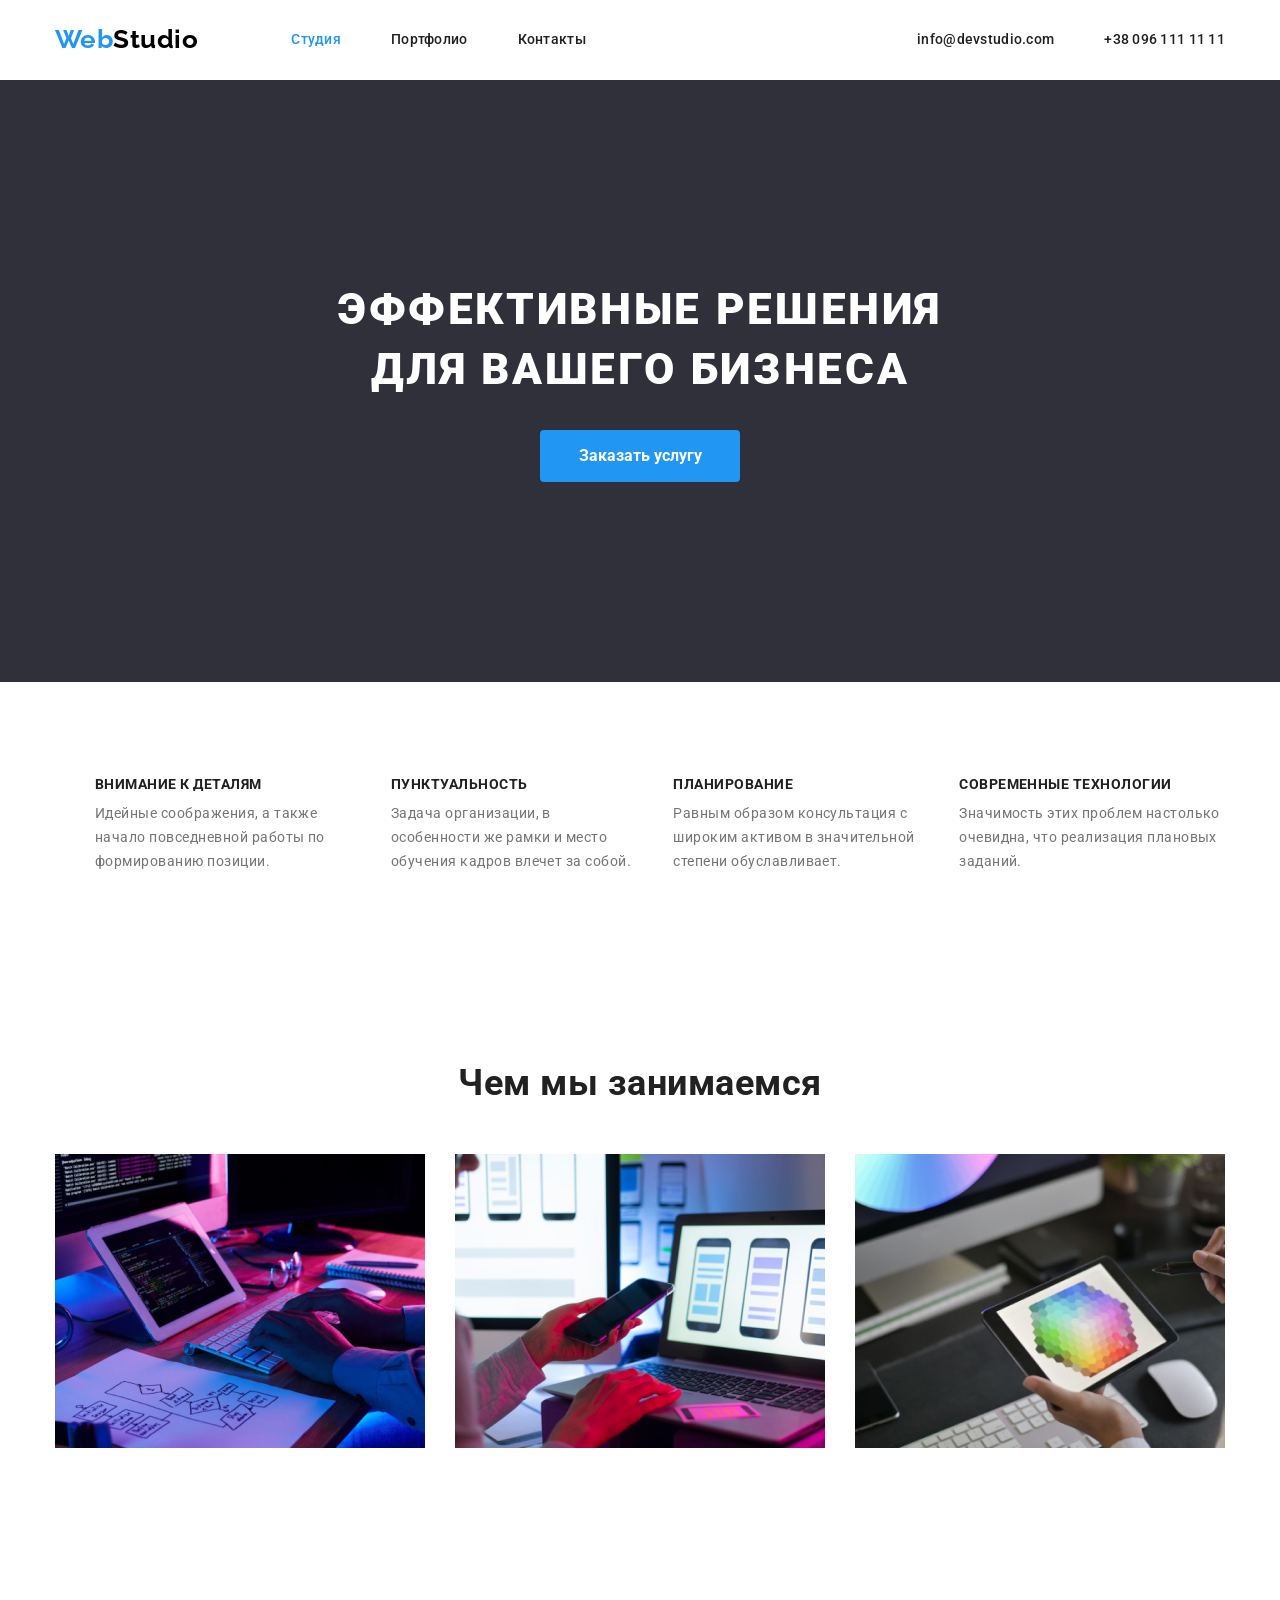
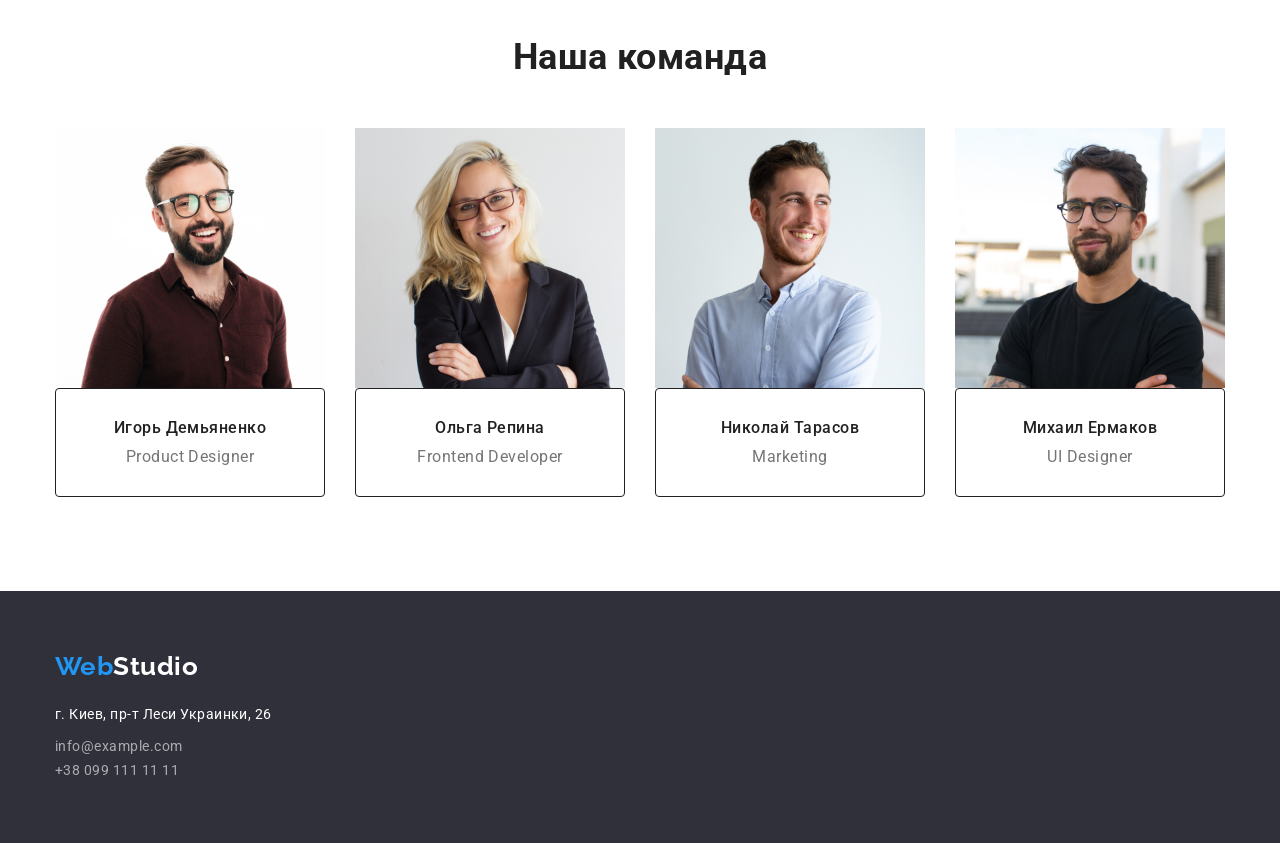
==== index.html @ f7a7f483 "create test" ====
<!DOCTYPE html>
<html lang="ru">
<head>
    <meta charset="UTF-8">
    <meta name="viewport" content="width=device-width, initial-scale=1.0">
    <title>WEbStudio</title>

    <link rel="preconnect" href="https://fonts.gstatic.com">
    <link href="https://fonts.googleapis.com/css2?family=Raleway:wght@700&family=Roboto:wght@400;500;700;900&display=swap"
        rel="stylesheet">
   
    
    <link rel="stylesheet" href="https://cdnjs.cloudflare.com/ajax/libs/modern-normalize/1.0.0/modern-normalize.min.css"
     integrity="sha512-ISS7cAi1PEhQ8jnbJpJZMd29NlhNj4AWYyLOSp2CE/CsHxTCu+r+t0D2yoJudVrd0/8fTVPUVDzY5Tvli75u/g==" crossorigin="anonymous">    
        
    <link rel="stylesheet" href="./css/main.css">
</head>
<body>
    <header class="page-header">
        <div class="container">
            <nav class="main-nav">
                <a href="./index.html" class="logo"> <span style="color: var(--title-text-color); ">Web</span>Studio</a>            
                <ul class="site-nav list">
                    <li class="item">
                        <a href="#" class="link current">Студия</a>
                    </li>
                    <li class="item">
                        <a href="./portfolio.html" class="link">Портфолио</a>
                    </li>
                    <li class="item">
                        <a href="#" class="link">Контакты</a>
                    </li>
                </ul>
            
            
                <ul class="contacts-nav list">
                    <li class="item">
                        <a href="mailto:info@devstudio.com" class="link">info@devstudio.com</a>                
                    </li>
                    <li class="item">
                        <a href="tel:+380961111111" class="link">+38 096 111 11 11</a>
                    </li>
                </ul>
           </nav>    
        </div>
    </header>
    <main>
        <section class="hero">
            <div class="container">
                <h1 class="hero-title">Эффективные решения <br> для вашего бизнеса</h1>
                <button class="button-primary">Заказать услугу</button>
            </div>
        </section>
        <section class="about">
            <div class="container">
                <h2 class="visually-hidden"> О нас </h2>
                    <ul class="about-card">
                        <li class="item">
                            <h3 class="about-a">Внимание к деталям</h3>
                            <p class="about-b">Идейные соображения, а также начало повседневной работы по формированию позиции.</p>
                        </li>
                        <li class="item">
                            <h3 class="about-a">Пунктуальность</h3>
                            <p class="about-b">Задача организации, в особенности же рамки и место обучения кадров влечет за собой.</p>
                        </li>
                        <li class="item">
                            <h3 class="about-a">Планирование</h3>
                            <p class="about-b">Равным образом консультация с широким активом в значительной степени обуславливает.</p>
                        </li>
                        <li class="item">
                            <h3 class="about-a">Современные технологии</h3>
                            <p class="about-b">Значимость этих проблем настолько очевидна, что реализация плановых заданий.</p>
                        </li>
                    </ul>
                
            </div>
        </section>
        <section class="what-doing">
            <div class="container">
                <h2 class = "what-doing-title" >Чем мы занимаемся</h2>
                <ul class="card-doing">
                    <li class="item"> <img src="./images/img1.jpg" alt="img" width="370" > </li>
                    <li class="item"> <img src="./images/img2.jpg" alt="img" width="370"> </li>
                    <li class="item"> <img src="./images/img3.jpg" alt="img" width="370"> </li>
                </ul>
            </div>
        </section>
        <section class="team">
            <div class="container">
                    <h2 class="team-title"> Наша команда</h2>
                <ul class="team-card">
                    <li class="item"> <img src="./images/igor.jpg" alt="img" width="270"> 
                        <div class="team-content">
                            <h3 class="name-card">Игорь Демьяненко</h3>
                            <p class="specialty">Product Designer</p>
                        </div>
                    </li>
                    <li class="item"> <img src="./images/olga.jpg" alt="img" width="270">
                        <div class="team-content">
                            <h3 class="name-card">Ольга Репина</h3>
                            <p class="specialty">Frontend Developer</p>
                        </div>
                    </li>
                    <li class="item"> <img src="./images/nick.jpg" alt="img" width="270">
                        <div class="team-content">
                            <h3 class="name-card">Николай Тарасов</h3>
                            <p class="specialty">Marketing</p>
                        </div>
                    </li>
                    <li class="item"> <img src="./images/michael.jpg" alt="img" width="270">
                        <div class="team-content">
                            <h3 class="name-card">Михаил Ермаков</h3>
                            <p class="specialty">UI Designer</p>
                        </div>
                    </li>
                </ul>
            </div>
        </section>
    </main>
    <footer class="page-footer">
        <div class="container">
                <h2 class="logof"><span style="color: var(--title-text-color);">Web</span>Studio</h2>
                <address class="adr">
                    <p class="cont-text">г. Киев, пр-т Леси Украинки, 26</p>
                    <ul class="contacts-navf">
                        <li>
                        <a href="mailto:info@example.com " class="link">info@example.com</a>
                        </li>
                        <li>
                        <a href="tel:+380991111111" class="link">+38 099 111 11 11</a>
                        </li>
                    </ul>
                </address>
       </div>
    </footer> 
</body>
</html>
---- css/main.css ----
:root {
  --primary-text-color: rgba(33, 33, 33, 1);
  --dop-text-color: rgba(117, 117, 117, 1);
  --title-text-color: rgba(33, 150, 243, 1);
  --hero-color: rgba(47, 48, 58, 1);
  --h-text-color: rgba(255, 255, 255, 1);
  --f-text-color: rgba(255, 255, 255, 0.6);
  --logo-color: rgba(0, 0, 0, 1);
  --button-color: rgba(245, 244, 250, 1);
  --card-border: rgba(238, 238, 238, 1);
}

ul {
  margin-top: 0px;
  margin-bottom: 0px;
  /* padding: 0px; */
  list-style-type: none;
}

body {
  background-color: var(--h-text-color);
  font-family: 'Roboto', sans-serif;
  color: var(--primary-text-color);
  letter-spacing: 0.03em;
}

img {
  display: block;
  max-width: 100%;
  height: auto;
}

.logo,
.logof {
  text-decoration: none;
  font-family: Raleway, sans-serif;
  font-weight: 700;
  font-size: 26px;
  line-height: 1.2;
  color: var(--logo-color);
}

/* Site nav */
.site-nav .link:hover,
.site-nav .link:focus,
.contacts-nav .link:hover,
.contacts-nav .link:focus {
  color: var(--title-text-color);
}

.site-nav .link.current {
  color: var(--title-text-color);
}

.list {
  padding: 0;
  margin: 0;
  list-style: none;
}

.site-nav .link,
.contacts-nav .link {
  text-decoration: none;
  font-weight: 500;
  font-size: 14px;
  line-height: 1.14;
  letter-spacing: 0.02em;
  color: var(--primary-text-color);
  display: block;
  padding-top: 32px;
  padding-bottom: 32px;
}

.main-nav {
  display: flex;
  align-items: center;
}

.site-nav,
.contacts-nav {
  display: flex;
}

.contacts-nav {
  margin-left: auto;
}

.site-nav .item:not(:last-child) {
  margin-right: 50px;
}

.site-nav {
  margin-left: 93px;
}

.contacts-nav .item + .item {
  margin-left: 50px;
}

/* section hero */
.hero {
  text-align: center;
  background-color: var(--hero-color);
}

.hero-title {
  margin-top: 0;
  margin-bottom: 30px;
  padding-top: 200px;
  color: var(--h-text-color);
  font-weight: 900;
  font-size: 44px;
  line-height: 1.36;
  letter-spacing: 0.06em;
  text-transform: uppercase;
}

.button-primary {
  display: inline-block;
  padding: 10px 32px;
  margin-bottom: 200px;
  min-width: 200px;
  border-radius: 4px;
  text-align: center;
  border: 1px solid transparent;

  font-family: inherit;
  font-weight: 700;
  font-size: 16px;
  line-height: 1.9;
  background-color: var(--title-text-color);
  color: var(--h-text-color);
}

/* section about */
.visually-hidden {
  position: absolute;
  width: 1px;
  height: 1px;
  margin: -1px;
  border: 0;
  padding: 0;

  white-space: nowrap;
  clip-path: inset(100%);
  clip: rect(0 0 0 0);
  overflow: hidden;
}

.about {
  padding-top: 94px;
  padding-bottom: 94px;
}

.about-card {
  display: flex;
}

.about-card .item {
  display: flex;
  flex-wrap: wrap;
  margin: 0;
  padding: 0;
}

.about-a {
  margin-top: 0;
  margin-bottom: 10px;
  font-weight: 700;
  font-size: 14px;
  text-transform: uppercase;
  line-height: 1.17;
  color: var(--primary-text-color);
}

.about-b {
  margin: 0;
  font-size: 14px;
  line-height: 1.7;
  color: var(--dop-text-color);
}

.about-card .item {
  margin-right: 30px;
}

.about-card .item:last-child {
  margin-right: 0px;
}

/* чем занимаемся */
.what-doing,
.team {
  margin-top: 0px;
  font-weight: 700;
  font-size: 36px;
  line-height: 1.17;
  color: var(--primary-text-color);
  text-align: center;
}

.what-doing {
  padding-top: 94px;
  padding-bottom: 94px;
}

.what-doing-title {
  font-weight: 700;
  font-size: 36px;
  margin-top: 0;
  margin-bottom: 50px;
}

.card-doing {
  display: flex;
  flex-wrap: wrap;
  min-width: 1170px;
  padding: 0;
}

.card-doing .item {
  margin-right: 30px;
  /* margin-bottom: 94px; */
}

.card-doing .item:last-child {
  margin-right: 0px;
}

/* наша команда */
.team {
  padding-top: 94px;
  padding-bottom: 94px;
}

.team-card {
  padding: 0;
  display: flex;
  flex-wrap: wrap;
  min-width: 1170px;
}

.team-title {
  font-weight: 700;
  font-size: 36px;
  margin-top: 0;
  margin-bottom: 50px;
}

.name-card {
  margin: 0px;
  margin-bottom: 10px;
  font-weight: 500;
  font-size: 16px;
  line-height: 1.17;
  color: var(--primary-text-color);
}

.specialty {
  margin: 0;
  font-weight: 400;
  font-size: 16px;
  line-height: 1.17;
  color: var(--dop-text-color);
}

.team-content {
  padding-top: 30px;
  padding-bottom: 30px;
  background: var(--h-text-color);
  border: 1px solid;
  border-radius: 4px;
  box-sizing: border-box;
}

.team-card .item {
  margin-right: 30px;
  /* border: 1px solid; */
  box-sizing: border-box;

  /* flex-basis: calc(100% / 3 - 30); */
}

.team-card .item:last-child {
  margin-right: 0;
}

/* section foot */
.page-footer {
  background-color: var(--hero-color);
}

.logof {
  margin: 0;
  padding-top: 60px;
  margin-bottom: 20px;
  color: var(--h-text-color);
  background-color: var(--hero-color);
}

.adr {
  font-style: normal;
  color: var(--h-text-color);
  font-weight: 400;
  font-size: 14px;
  line-height: 1.7;
}

.cont-text {
  margin: 0;
  margin-bottom: 9px;
}

.contacts-navf .link {
  margin-bottom: 9px;
  text-decoration: none;
  color: var(--f-text-color);
}

.contacts-navf {
  padding: 0;
  padding-bottom: 60px;
}

/* portfolio */

.buttonp,
.our-works {
  display: flex;
  flex-wrap: wrap;
}

.buttonp {
  padding-top: 94px;
  padding-bottom: 50px;
  justify-content: center;
}

.item-b {
  margin-right: 8px;
}

.item-b:last-child {
  margin-right: 0px;
}

.buttonp .button {
  display: block;
  padding: 6px 22px;
  border-radius: 4px;
}

.button {
  font-family: inherit;
  font-weight: 500;
  font-size: 16px;
  line-height: 1.6;
  color: var(--primary-text-color);
  letter-spacing: 0.03em;
  background-color: var(--button-color);
  text-align: center;
  border-color: transparent;
}

.buttonp .button:hover,
.buttonp .button:focus {
  color: var(--h-text-color);
  background-color: var(--title-text-color);
}

.our-works {
  padding: 0;
  padding-bottom: 94px;
}

/* Наши работы */
.card-content {
  padding: 20px 24px;
  background: var(--h-text-color);
  border: 1px solid var(--card-border);
  box-sizing: border-box;
}

.photo-work {
  margin-left: 30px;
  padding-bottom: 30px;
}

.photo-work:nth-child(3n + 1) {
  margin-left: 0px;
}

.heading-work {
  margin: 0;
  margin-bottom: 4px;
  font-family: inherit;
  font-weight: 700;
  font-size: 18px;
}

.description {
  margin: 0;
  font-family: inherit;
  font-size: 16px;
  color: var(--dop-text-color);
}

.container {
  margin-left: auto;
  margin-right: auto;
  width: 1200px;
  padding-left: 15px;
  padding-right: 15px;
  /* outline: 2px solid tomato; */
}

/* .section {
  padding-top: 94px;
  padding-bottom: 94px;
} */

.page-header {
  /* border-bottom: 1px solid tomato; */
}
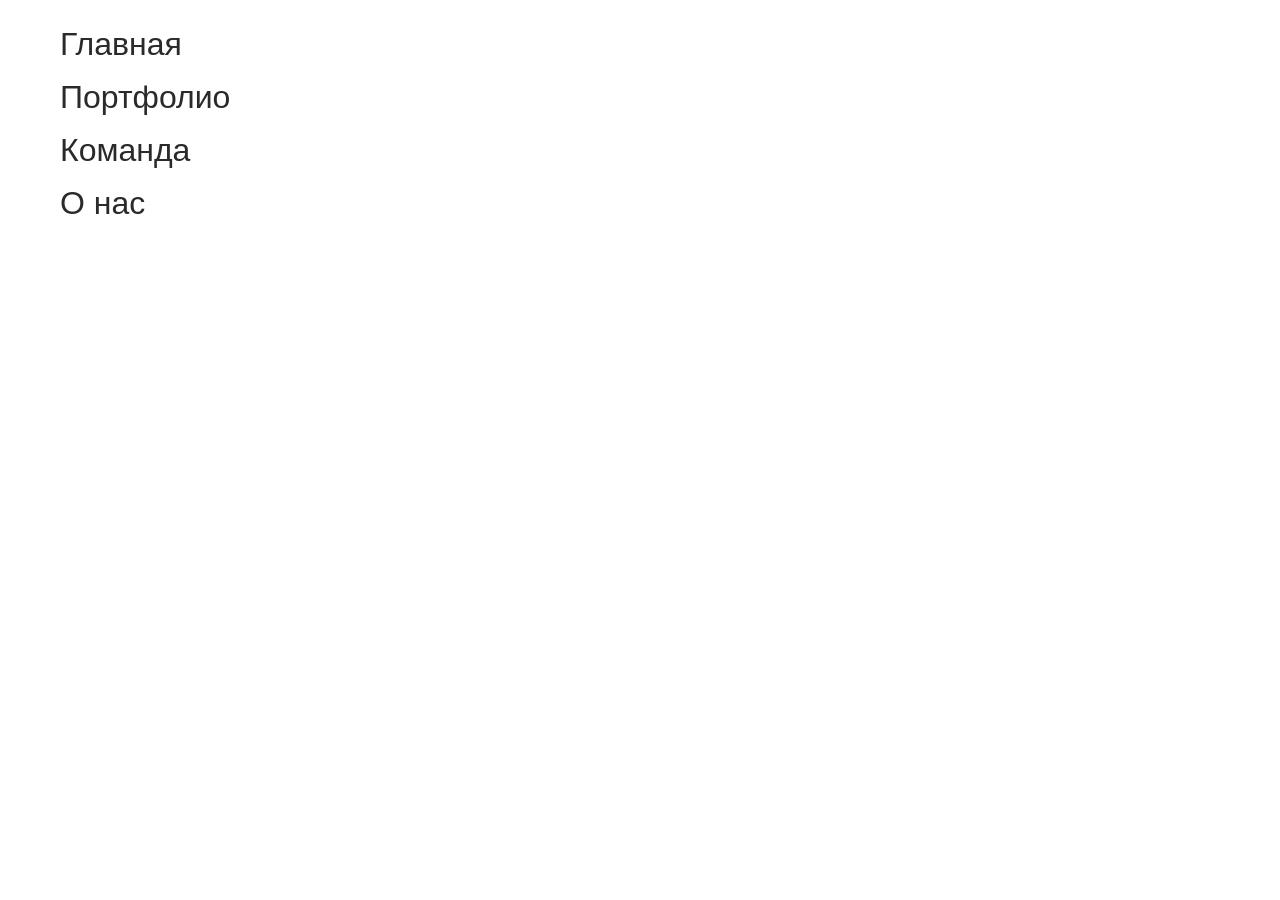
==== commit 0ef35cd3: "create" ====
--- a/index.html
+++ b/index.html
@@ -17,121 +17,32 @@
 </head>
 <body>
     <header class="page-header">
-        <div class="container">
-            <nav class="main-nav">
-                <a href="./index.html" class="logo"> <span style="color: var(--title-text-color); ">Web</span>Studio</a>            
-                <ul class="site-nav list">
-                    <li class="item">
-                        <a href="#" class="link current">Студия</a>
-                    </li>
-                    <li class="item">
-                        <a href="./portfolio.html" class="link">Портфолио</a>
-                    </li>
-                    <li class="item">
-                        <a href="#" class="link">Контакты</a>
-                    </li>
-                </ul>
-            
-            
-                <ul class="contacts-nav list">
-                    <li class="item">
-                        <a href="mailto:info@devstudio.com" class="link">info@devstudio.com</a>                
-                    </li>
-                    <li class="item">
-                        <a href="tel:+380961111111" class="link">+38 096 111 11 11</a>
-                    </li>
-                </ul>
-           </nav>    
-        </div>
+        
+       
     </header>
     <main>
-        <section class="hero">
-            <div class="container">
-                <h1 class="hero-title">Эффективные решения <br> для вашего бизнеса</h1>
-                <button class="button-primary">Заказать услугу</button>
-            </div>
-        </section>
-        <section class="about">
-            <div class="container">
-                <h2 class="visually-hidden"> О нас </h2>
-                    <ul class="about-card">
-                        <li class="item">
-                            <h3 class="about-a">Внимание к деталям</h3>
-                            <p class="about-b">Идейные соображения, а также начало повседневной работы по формированию позиции.</p>
-                        </li>
-                        <li class="item">
-                            <h3 class="about-a">Пунктуальность</h3>
-                            <p class="about-b">Задача организации, в особенности же рамки и место обучения кадров влечет за собой.</p>
-                        </li>
-                        <li class="item">
-                            <h3 class="about-a">Планирование</h3>
-                            <p class="about-b">Равным образом консультация с широким активом в значительной степени обуславливает.</p>
-                        </li>
-                        <li class="item">
-                            <h3 class="about-a">Современные технологии</h3>
-                            <p class="about-b">Значимость этих проблем настолько очевидна, что реализация плановых заданий.</p>
-                        </li>
-                    </ul>
-                
-            </div>
-        </section>
-        <section class="what-doing">
-            <div class="container">
-                <h2 class = "what-doing-title" >Чем мы занимаемся</h2>
-                <ul class="card-doing">
-                    <li class="item"> <img src="./images/img1.jpg" alt="img" width="370" > </li>
-                    <li class="item"> <img src="./images/img2.jpg" alt="img" width="370"> </li>
-                    <li class="item"> <img src="./images/img3.jpg" alt="img" width="370"> </li>
-                </ul>
-            </div>
-        </section>
-        <section class="team">
-            <div class="container">
-                    <h2 class="team-title"> Наша команда</h2>
-                <ul class="team-card">
-                    <li class="item"> <img src="./images/igor.jpg" alt="img" width="270"> 
-                        <div class="team-content">
-                            <h3 class="name-card">Игорь Демьяненко</h3>
-                            <p class="specialty">Product Designer</p>
-                        </div>
-                    </li>
-                    <li class="item"> <img src="./images/olga.jpg" alt="img" width="270">
-                        <div class="team-content">
-                            <h3 class="name-card">Ольга Репина</h3>
-                            <p class="specialty">Frontend Developer</p>
-                        </div>
-                    </li>
-                    <li class="item"> <img src="./images/nick.jpg" alt="img" width="270">
-                        <div class="team-content">
-                            <h3 class="name-card">Николай Тарасов</h3>
-                            <p class="specialty">Marketing</p>
-                        </div>
-                    </li>
-                    <li class="item"> <img src="./images/michael.jpg" alt="img" width="270">
-                        <div class="team-content">
-                            <h3 class="name-card">Михаил Ермаков</h3>
-                            <p class="specialty">UI Designer</p>
-                        </div>
-                    </li>
-                </ul>
-            </div>
-        </section>
+
+        
+        <ul class="list">
+            <li class="list-item">
+                <a href="" class="list-link">Главная</a>
+            </li>
+            <li class="list-item">
+                <a href="" class="list-link">Портфолио</a>
+            </li>
+            <li class="list-item">
+                <a href="" class="list-link">Команда</a>
+            </li>
+            <li class="list-item">
+                <a href="" class="list-link">О нас</a>
+            </li>
+        </ul>
+       
+      
     </main>
+       
     <footer class="page-footer">
-        <div class="container">
-                <h2 class="logof"><span style="color: var(--title-text-color);">Web</span>Studio</h2>
-                <address class="adr">
-                    <p class="cont-text">г. Киев, пр-т Леси Украинки, 26</p>
-                    <ul class="contacts-navf">
-                        <li>
-                        <a href="mailto:info@example.com " class="link">info@example.com</a>
-                        </li>
-                        <li>
-                        <a href="tel:+380991111111" class="link">+38 099 111 11 11</a>
-                        </li>
-                    </ul>
-                </address>
-       </div>
+        
     </footer> 
 </body>
 </html>
--- a/css/main.css
+++ b/css/main.css
@@ -1,424 +1,116 @@
 :root {
-  --primary-text-color: rgba(33, 33, 33, 1);
-  --dop-text-color: rgba(117, 117, 117, 1);
-  --title-text-color: rgba(33, 150, 243, 1);
-  --hero-color: rgba(47, 48, 58, 1);
-  --h-text-color: rgba(255, 255, 255, 1);
-  --f-text-color: rgba(255, 255, 255, 0.6);
-  --logo-color: rgba(0, 0, 0, 1);
-  --button-color: rgba(245, 244, 250, 1);
-  --card-border: rgba(238, 238, 238, 1);
+  --wrapper-width: 480px;
+  --add-to-content: 50px;
+}
+/* 
+*::before,
+*::after {
+  box-sizing: border-box;
+} */
+
+body {
+  margin: 0;
+  font-family: sans-serif;
+  line-height: 1.5;
+  color: #2a2a2a;
 }
 
-ul {
-  margin-top: 0px;
-  margin-bottom: 0px;
-  /* padding: 0px; */
-  list-style-type: none;
+.container {
+  max-width: 960px;
+  padding-left: 10px;
+  padding-right: 10px;
+  margin-left: auto;
+  margin-right: auto;
 }
 
+/* * {
+  box-sizing: border-box;
+} */
+
 body {
-  background-color: var(--h-text-color);
-  font-family: 'Roboto', sans-serif;
-  color: var(--primary-text-color);
-  letter-spacing: 0.03em;
-}
-
-img {
-  display: block;
-  max-width: 100%;
-  height: auto;
-}
-
-.logo,
-.logof {
-  text-decoration: none;
-  font-family: Raleway, sans-serif;
-  font-weight: 700;
-  font-size: 26px;
-  line-height: 1.2;
-  color: var(--logo-color);
-}
-
-/* Site nav */
-.site-nav .link:hover,
-.site-nav .link:focus,
-.contacts-nav .link:hover,
-.contacts-nav .link:focus {
-  color: var(--title-text-color);
-}
-
-.site-nav .link.current {
-  color: var(--title-text-color);
+  font-family: sans-serif;
+  line-height: 1.5;
+  color: #2a2a2a;
 }
 
 .list {
-  padding: 0;
+  padding: 20px;
   margin: 0;
   list-style: none;
 }
 
-.site-nav .link,
-.contacts-nav .link {
-  text-decoration: none;
-  font-weight: 500;
-  font-size: 14px;
-  line-height: 1.14;
-  letter-spacing: 0.02em;
-  color: var(--primary-text-color);
-  display: block;
-  padding-top: 32px;
-  padding-bottom: 32px;
+.list-item:not(:last-child) {
+  margin-bottom: 5px;
 }
 
-.main-nav {
-  display: flex;
+.list-link {
+  display: inline-flex;
   align-items: center;
+  color: currentColor;
+  text-decoration: none;
+  font-size: 32px;
 }
 
-.site-nav,
-.contacts-nav {
-  display: flex;
+/* Менять тип не обязательно, потому что это flex-элемент, ссылка это flex-контейнер */
+.list-link::before,
+.list-link::after {
+  display: inline-block;
+  content: '';
+  width: 24px;
+  height: 24px;
 }
 
-.contacts-nav {
-  margin-left: auto;
+/* Добавляем иконку огня перед текстом ссылки */
+.list-link::before {
+  margin-right: 16px;
+  background-image: url('https://image.flaticon.com/icons/svg/785/785116.svg');
 }
 
-.site-nav .item:not(:last-child) {
-  margin-right: 50px;
+/* Добавляем и прячем иконку кота после текста ссылки */
+.list-link::after {
+  display: none;
+  margin-left: 16px;
+  background-image: url('https://image.flaticon.com/icons/svg/616/616430.svg');
 }
 
-.site-nav {
-  margin-left: 93px;
+.list-link:hover {
+  color: #2196f3;
 }
 
-.contacts-nav .item + .item {
-  margin-left: 50px;
+/* Показываем иконку кота при ховере по ссылке */
+.list-link:hover::after {
+  display: block;
 }
 
-/* section hero */
-.hero {
+/* .tile::before {
+  position: absolute;
+  top: -32px;
+  width: 100%;
+  content: '';
+  font-weight: 700;
+  font-size: 20px;
   text-align: center;
-  background-color: var(--hero-color);
+} */
+/* 
+
+
+.no-repeat::before {
+  content: 'no-repeat';
 }
 
-.hero-title {
-  margin-top: 0;
-  margin-bottom: 30px;
-  padding-top: 200px;
-  color: var(--h-text-color);
-  font-weight: 900;
-  font-size: 44px;
-  line-height: 1.36;
-  letter-spacing: 0.06em;
-  text-transform: uppercase;
+
+.repeat-x::before {
+  content: 'repeat-x';
 }
 
-.button-primary {
-  display: inline-block;
-  padding: 10px 32px;
-  margin-bottom: 200px;
-  min-width: 200px;
-  border-radius: 4px;
-  text-align: center;
-  border: 1px solid transparent;
 
-  font-family: inherit;
-  font-weight: 700;
-  font-size: 16px;
-  line-height: 1.9;
-  background-color: var(--title-text-color);
-  color: var(--h-text-color);
+
+.repeat-y::before {
+  content: 'repeat-y';
 }
 
-/* section about */
-.visually-hidden {
-  position: absolute;
-  width: 1px;
-  height: 1px;
-  margin: -1px;
-  border: 0;
-  padding: 0;
 
-  white-space: nowrap;
-  clip-path: inset(100%);
-  clip: rect(0 0 0 0);
-  overflow: hidden;
-}
 
-.about {
-  padding-top: 94px;
-  padding-bottom: 94px;
-}
-
-.about-card {
-  display: flex;
-}
-
-.about-card .item {
-  display: flex;
-  flex-wrap: wrap;
-  margin: 0;
-  padding: 0;
-}
-
-.about-a {
-  margin-top: 0;
-  margin-bottom: 10px;
-  font-weight: 700;
-  font-size: 14px;
-  text-transform: uppercase;
-  line-height: 1.17;
-  color: var(--primary-text-color);
-}
-
-.about-b {
-  margin: 0;
-  font-size: 14px;
-  line-height: 1.7;
-  color: var(--dop-text-color);
-}
-
-.about-card .item {
-  margin-right: 30px;
-}
-
-.about-card .item:last-child {
-  margin-right: 0px;
-}
-
-/* чем занимаемся */
-.what-doing,
-.team {
-  margin-top: 0px;
-  font-weight: 700;
-  font-size: 36px;
-  line-height: 1.17;
-  color: var(--primary-text-color);
-  text-align: center;
-}
-
-.what-doing {
-  padding-top: 94px;
-  padding-bottom: 94px;
-}
-
-.what-doing-title {
-  font-weight: 700;
-  font-size: 36px;
-  margin-top: 0;
-  margin-bottom: 50px;
-}
-
-.card-doing {
-  display: flex;
-  flex-wrap: wrap;
-  min-width: 1170px;
-  padding: 0;
-}
-
-.card-doing .item {
-  margin-right: 30px;
-  /* margin-bottom: 94px; */
-}
-
-.card-doing .item:last-child {
-  margin-right: 0px;
-}
-
-/* наша команда */
-.team {
-  padding-top: 94px;
-  padding-bottom: 94px;
-}
-
-.team-card {
-  padding: 0;
-  display: flex;
-  flex-wrap: wrap;
-  min-width: 1170px;
-}
-
-.team-title {
-  font-weight: 700;
-  font-size: 36px;
-  margin-top: 0;
-  margin-bottom: 50px;
-}
-
-.name-card {
-  margin: 0px;
-  margin-bottom: 10px;
-  font-weight: 500;
-  font-size: 16px;
-  line-height: 1.17;
-  color: var(--primary-text-color);
-}
-
-.specialty {
-  margin: 0;
-  font-weight: 400;
-  font-size: 16px;
-  line-height: 1.17;
-  color: var(--dop-text-color);
-}
-
-.team-content {
-  padding-top: 30px;
-  padding-bottom: 30px;
-  background: var(--h-text-color);
-  border: 1px solid;
-  border-radius: 4px;
-  box-sizing: border-box;
-}
-
-.team-card .item {
-  margin-right: 30px;
-  /* border: 1px solid; */
-  box-sizing: border-box;
-
-  /* flex-basis: calc(100% / 3 - 30); */
-}
-
-.team-card .item:last-child {
-  margin-right: 0;
-}
-
-/* section foot */
-.page-footer {
-  background-color: var(--hero-color);
-}
-
-.logof {
-  margin: 0;
-  padding-top: 60px;
-  margin-bottom: 20px;
-  color: var(--h-text-color);
-  background-color: var(--hero-color);
-}
-
-.adr {
-  font-style: normal;
-  color: var(--h-text-color);
-  font-weight: 400;
-  font-size: 14px;
-  line-height: 1.7;
-}
-
-.cont-text {
-  margin: 0;
-  margin-bottom: 9px;
-}
-
-.contacts-navf .link {
-  margin-bottom: 9px;
-  text-decoration: none;
-  color: var(--f-text-color);
-}
-
-.contacts-navf {
-  padding: 0;
-  padding-bottom: 60px;
-}
-
-/* portfolio */
-
-.buttonp,
-.our-works {
-  display: flex;
-  flex-wrap: wrap;
-}
-
-.buttonp {
-  padding-top: 94px;
-  padding-bottom: 50px;
-  justify-content: center;
-}
-
-.item-b {
-  margin-right: 8px;
-}
-
-.item-b:last-child {
-  margin-right: 0px;
-}
-
-.buttonp .button {
-  display: block;
-  padding: 6px 22px;
-  border-radius: 4px;
-}
-
-.button {
-  font-family: inherit;
-  font-weight: 500;
-  font-size: 16px;
-  line-height: 1.6;
-  color: var(--primary-text-color);
-  letter-spacing: 0.03em;
-  background-color: var(--button-color);
-  text-align: center;
-  border-color: transparent;
-}
-
-.buttonp .button:hover,
-.buttonp .button:focus {
-  color: var(--h-text-color);
-  background-color: var(--title-text-color);
-}
-
-.our-works {
-  padding: 0;
-  padding-bottom: 94px;
-}
-
-/* Наши работы */
-.card-content {
-  padding: 20px 24px;
-  background: var(--h-text-color);
-  border: 1px solid var(--card-border);
-  box-sizing: border-box;
-}
-
-.photo-work {
-  margin-left: 30px;
-  padding-bottom: 30px;
-}
-
-.photo-work:nth-child(3n + 1) {
-  margin-left: 0px;
-}
-
-.heading-work {
-  margin: 0;
-  margin-bottom: 4px;
-  font-family: inherit;
-  font-weight: 700;
-  font-size: 18px;
-}
-
-.description {
-  margin: 0;
-  font-family: inherit;
-  font-size: 16px;
-  color: var(--dop-text-color);
-}
-
-.container {
-  margin-left: auto;
-  margin-right: auto;
-  width: 1200px;
-  padding-left: 15px;
-  padding-right: 15px;
-  /* outline: 2px solid tomato; */
-}
-
-/* .section {
-  padding-top: 94px;
-  padding-bottom: 94px;
+.repeat::before {
+  content: 'repeat';
 } */
-
-.page-header {
-  /* border-bottom: 1px solid tomato; */
-}
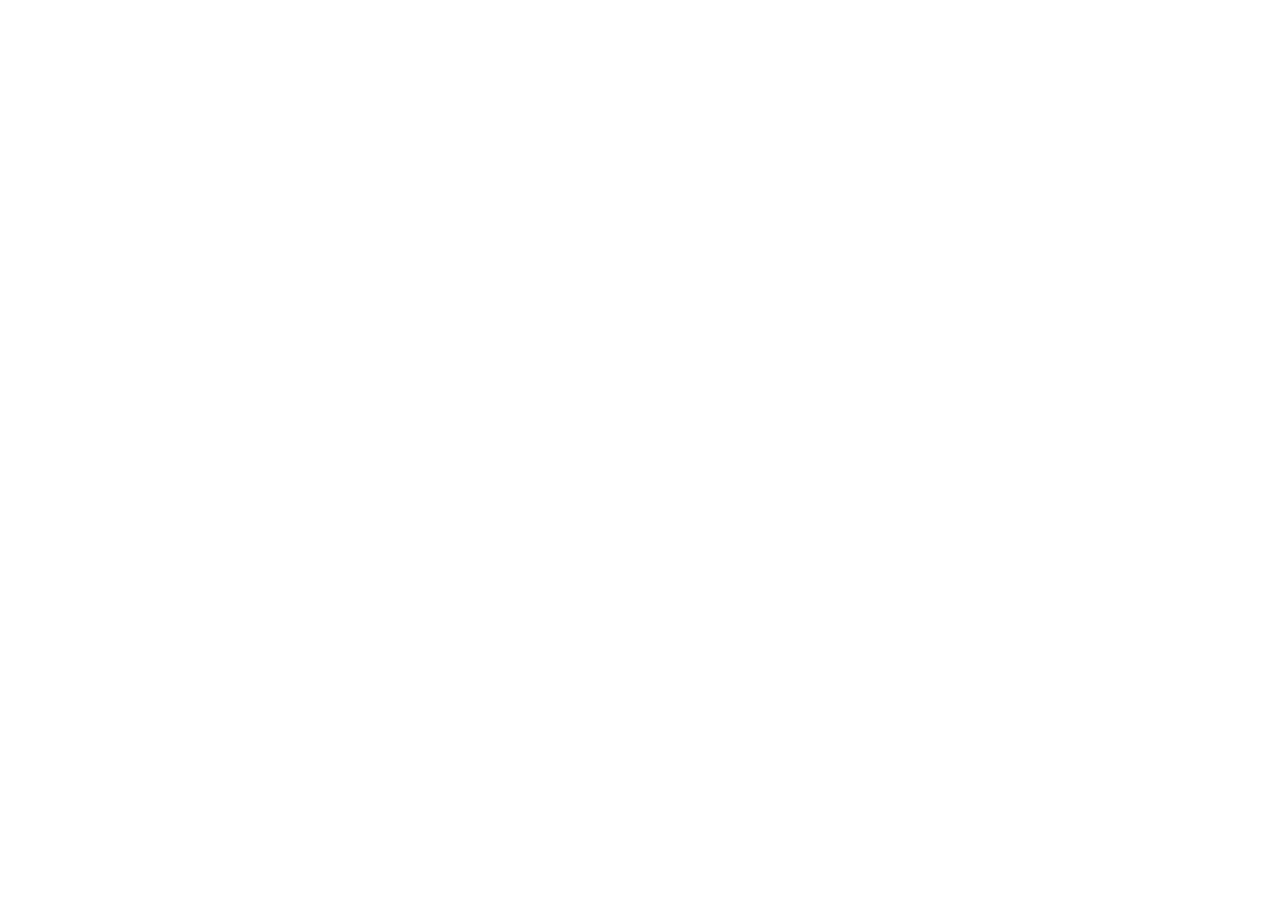
==== commit 2f924c0a: "1 1" ====
--- a/index.html
+++ b/index.html
@@ -23,7 +23,7 @@
     <main>
 
         
-        <ul class="list">
+        <!-- <ul class="list">
             <li class="list-item">
                 <a href="" class="list-link">Главная</a>
             </li>
@@ -37,12 +37,13 @@
                 <a href="" class="list-link">О нас</a>
             </li>
         </ul>
-       
+        -->
       
     </main>
        
     <footer class="page-footer">
         
     </footer> 
+    <script src="js/script.js"></script>
 </body>
 </html>
